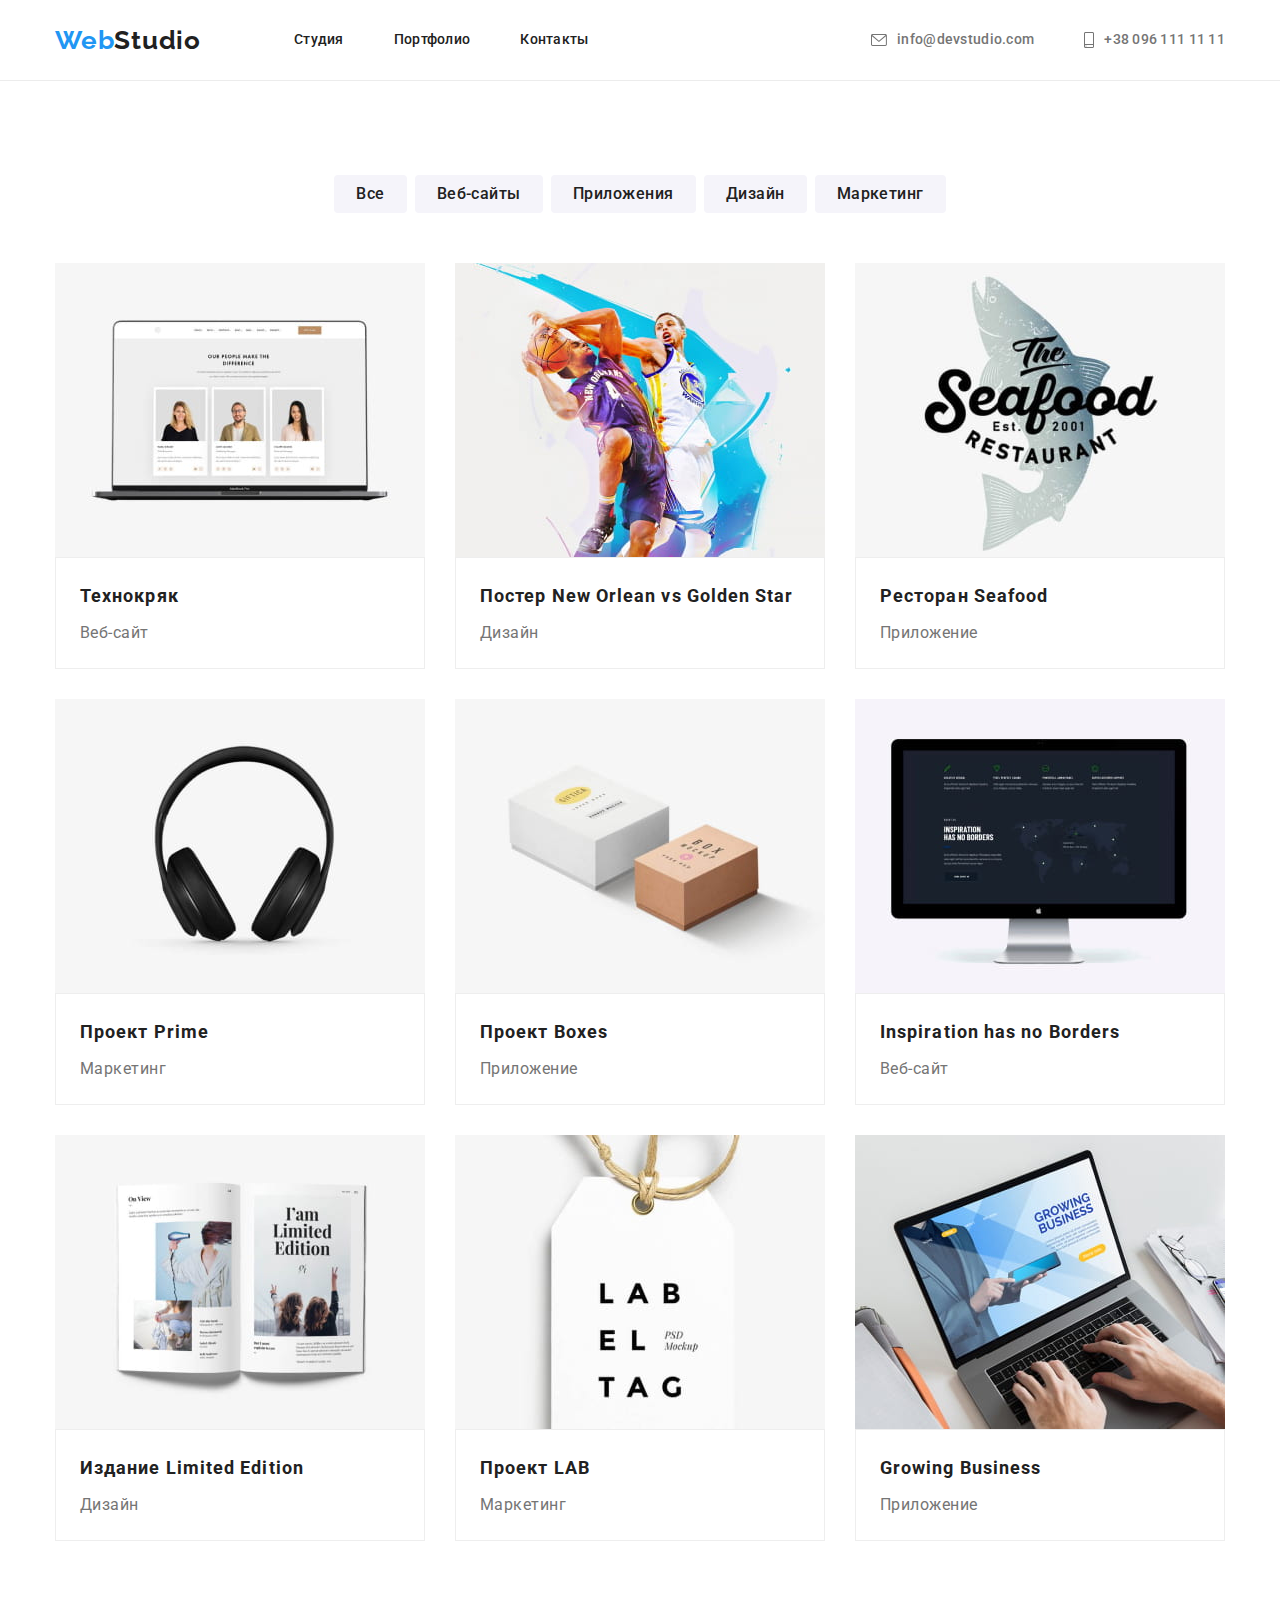
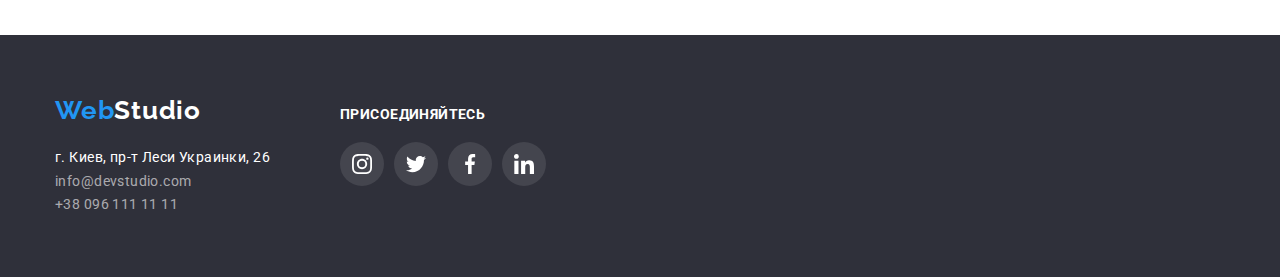
==== portfolio.html @ f6d00a5d "create a new repository" ====
<!DOCTYPE html>
<html lang="ru">
<head>
    <meta charset="UTF-8">
    <meta http-equiv="X-UA-Compatible" content="IE=edge">
    <meta name="viewport" content="width=device-width, initial-scale=1.0">
    <title>Portfolio</title>
    <link rel="preconnect" href="https://fonts.gstatic.com" crossorigin> 
    <link href="https://fonts.googleapis.com/css2?family=Raleway:wght@700&family=Roboto:wght@400;500;700;900&display=swap" rel="stylesheet">
    <link rel="stylesheet" href="https://cdnjs.cloudflare.com/ajax/libs/modern-normalize/1.0.0/modern-normalize.min.css"/>
    <link rel="stylesheet" href="./css/style.css">
</head>
<body>
    <header class="header">
        <div class="container header-container portfolio-header">
        <a class="logo link" href="./index.html"><span class="logo-primary">Web</span>Studio</a>
        <nav class="nav">
            <ul class="nav-list list">
                <li class="nav-item">
                    <a class="nav-link link" href="./index.html">Студия</a>
                </li>
                <li class="nav-item">
                    <a class="nav-link link" href="./portfolio.html">Портфолио</a>
                </li>
                <li class="nav-item">
                    <a class="nav-link link" href="">Контакты</a>
                </li>
            </ul>
        </nav>
        <ul class="header-contact list">
            <li class="contact-container">
                <a class="contact-link link" href="mailto:info@devstudio.com">
                    <svg class="contact-icon" width="16px" height="12px">
                        <use href="./images/icons.svg#icon-Envelope"></use>
                    </svg>
                    info@devstudio.com
                </a>
            </li>
            <li class="contact-container">
                <a class="contact-link link" href="tel:+380961111111">
                    <svg class="contact-icon" width="10px" height="16px">
                        <use href="./images/icons.svg#icon-Smartphone"></use>
                    </svg>
                    +38 096 111 11 11
                </a>
            </li>
        </ul>
        </div>
    </header>
    <main>
        <section class="section wrapper" >
            <div class="container">
            <h1 class="main-title">Портфолио</h1>
            <ul class="list pagination">
                <li class="paganation-item"><button class="pagination-btn" type="button">Все</button></li>
                <li class="paganation-item"><button class="pagination-btn" type="button">Веб-сайты</button></li>
                <li class="paganation-item"><button class="pagination-btn" type="button">Приложения</button></li>
                <li class="paganation-item"><button class="pagination-btn" type="button">Дизайн</button></li>
                <li class="paganation-item"><button class="pagination-btn" type="button">Маркетинг</button></li>
            </ul>
            <ul class="list project-list">
                <li class="project-item">
                    <a class="project-item-link">
                        <img class="project-img" src="./images/technok.jpg" alt="Ноутбук"  width="370" height="294"/>
                        <div class="project-details">
                            <h2 class="project-name">Технокряк</h2>
                            <p class="project-category" href="">Веб-сайт</p>
                        </div>
                    </a>                       
                </li>
                <li class="project-item">
                    <a class="project-item-link">
                        <img class="project-img" src="./images/neworlean.jpg" alt="Баскетболисты"  width="370" height="294"/>
                        <div class="project-details">
                            <h2 class="project-name">Постер New Orlean vs Golden Star</h2>
                            <p  class="project-category" href="">Дизайн</p>
                        </div>  
                    </a>                      
                </li>
                <li class="project-item">
                    <a class="project-item-link">
                        <img class="project-img" src="./images/seafood.jpg" alt="Логотип компании"  width="370" height="294"/>
                        <div class="project-details">
                            <h2 class="project-name">Ресторан Seafood</h2>
                             <p  class="project-category" href="">Приложение</p>
                        </div> 
                    </a>
                </li>
                <li class="project-item">
                    <a class="project-item-link">
                        <img class="project-img" src="./images/prime.jpg" alt="Наушники"  width="370" height="294"/>
                        <div class="project-details">
                            <h2 class="project-name">Проект Prime</h2>
                            <p class="project-category" href="">Маркетинг</p>
                        </div> 
                    </a>                      
                </li>
                <li class="project-item">
                    <a class="project-item-link">
                        <img class="project-img" src="./images/boxes.jpg" alt="Коробки"  width="370" height="294"/>
                        <div class="project-details">
                            <h2 class="project-name">Проект Boxes</h2>
                            <p class="project-category" href="">Приложение</p>
                        </div>
                    </a>                     
                </li>
                <li class="project-item">
                    <a class="project-item-link">
                        <img class="project-img" src="./images/inspiration.jpg" alt="Монитор компьютера"  width="370" height="294"/>
                        <div class="project-details">
                             <h2 class="project-name">Inspiration has no Borders</h2>
                             <p class="project-category" href="">Веб-сайт</p>     
                        </div>
                    </a>    
                </li>
                <li class="project-item">
                    <a class="project-item-link">
                        <img class="project-img" src="./images/limitededition.jpg" alt="Журнал"  width="370" height="294"/>
                        <div class="project-details">
                            <h2 class="project-name">Издание Limited Edition</h2>
                            <p class="project-category" href="">Дизайн</p>
                        </div>
                    </a>                      
                </li>
                <li class="project-item">
                    <a class="project-item-link">
                        <img class="project-img" src="./images/lab.jpg" alt="Бирка с логотипом компании"  width="370" height="294"/>
                        <div class="project-details">
                            <h2 class="project-name">Проект LAB</h2>
                            <p class="project-category" href="">Маркетинг</p>
                        </div> 
                    </a>                      
                </li>
                <li class="project-item">
                    <a class="project-item-link">
                        <img class="project-img" src="./images/growing.jpg" alt="Ноутбук"  width="370" height="294"/>
                        <div class="project-details">
                            <h2 class="project-name">Growing Business</h2>
                            <p class="project-category" href="">Приложение</p>
                        </div>
                    </a>   
                </li>
            </ul>
            </div>
        </section>
    </main>
    <footer class="section footer">
        <div class="container footer-container">
        <div class="footer-wrapper">
        <a class="footer-logo link" href="./index.html">Web<span class="logo-secondary">Studio</span></a>
        <address class="address">
            <ul class="adress-list list">
                <li><a class="link map" href="https://goo.gl/maps/4AAbKkRMMYhUrbmD7" target="_blank">г. Киев, пр-т Леси Украинки, 26</a></li>
                <li><a class="link mail" href="mailto:info@devstudio.com">info@devstudio.com</a></li>
                <li><a class="link phone" href="tel:+380961111111">+38 096 111 11 11</a></li>
            </ul>
        </div>
        </address>
        <div class="join-us-wrapper">
            <p class="join-us">присоединяйтесь</p>
            <ul class="social-media-list list">
                <li class="social-media-item">
                    <a class="social-media-link" href="">
                        <svg aria-label="Instagram" class="Instagram-link" width="20px" height="
                        20px">
                            <use href="./images/icons.svg#icon-Instagram"></use>
                        </svg>
                    </a>
                </li>
                <li class="social-media-item">
                    <a class="social-media-link" href="">
                        <svg aria-label="Twitter" class="Twitter-link" width="20px" height="
                        20px">
                            <use href="./images/icons.svg#icon-Twitter"></use>
                        </svg>
                    </a>
                </li>
                <li class="social-media-item">
                    <a class="social-media-link" href="">
                        <svg aria-label="Facebook" class="Facebook-link" width="20px" height="
                        20px">
                            <use href="./images/icons.svg#icon-Facebook"></use>
                        </svg>
                    </a>
                </li>
                <li class="social-media-item">
                    <a class="social-media-link" href="">
                        <svg aria-label="Linkedin" class="Linkedin-link" width="20px" height="
                        20px">
                            <use href="./images/icons.svg#icon-Linkedin"></use>
                        </svg>
                    </a>
                </li>
            </ul>  
        </div>               
        </div>
       </footer>
</body>
</html>
---- css/style.css ----
:root{
     --main-font: "Roboto", sans-serif;
--secondary-font: "Raleway", sans-serif;


--bg-header:#FFFFFF;
--main-txt-mode-light: #212121;
--primary-txt-mode-light: #757575;
--secondary-txt-mode-light: #2196F3;


--bg-mode-dark:#2F303A;
--bg-button: #2196F3;
--main-txt-mode-dark:#FFFFFF;
--primary-txt-mode-dark:rgba(255, 255, 255, 0.6);
--secondary-txt-mode-dark: #2196F3;

--icon-main-color:#AFB1B8;
--icon-hover-color: #FFFFFF;
--bg-icon-hover-color:#2196F3;

}

body{
   font-family: var(--main-font);
}

h1, h2, h3, p {
    margin-top: 0;
    margin-bottom: 0;
}

.header{
    background-color: var(--bg-header);
    border-bottom: 1px solid #ECECEC;
    ;
}

.container{
    width: 1200px;
    padding-left: 15px;
    padding-right: 15px;
    margin-left: auto;
    margin-right: auto;
}


.header-container{
    display: flex;
    align-items: center;
}


.list{
    padding-left: 0;
    margin-top: 0;
    margin-bottom: 0;
    list-style: none;
   
}
.logo{
    margin-right: 93px;
}

.link{
    text-decoration: none;
}
.logo,
.footer-logo{
    font-family: var(--secondary-font);
    font-weight: 700;
    font-size: 26px;
    line-height: 1.19;
    /* identical to box height */
    letter-spacing: 0.03em;

    color: var(--main-txt-mode-light);
    
}
.logo-primary{
    color: var(--secondary-txt-mode-light);

}
.nav-list{
    display: flex;
    align-items: center;
}

.nav-item{
    margin-right: 50px;
}

.nav-item:last-child{
    margin-right: 0;
}

.nav-link,
.contact-link{
    display: block;
    padding: 32px 0;
    font-weight: 500;
    font-size: 14px;
    line-height: 1.14;
    letter-spacing: 0.02em;
    color: var(--main-txt-mode-light);    
}

.header-contact{
    display: flex;
    align-items: center;
    margin-left: auto;
}

.contact-container{
    margin-right: 50px;
}

.contact-container:last-child{
    margin-right: 0;
}

.contact-link{
    display: flex;
    align-items: center;
    color: var(--primary-txt-mode-light);
}

.contact-link:hover,
.clients-link:focus{
    color: var(--bg-icon-hover-color);
}

.contact-icon{
    fill: currentColor;
    margin-right: 10px;

}


.nav-link:hover,
.nav-link:focus,
.contact-link:hover,
.contact-link:focus{
    color: var(--secondary-txt-mode-light);
}

.hero{
    background-color: var(--bg-mode-dark);
    padding-bottom: 200px;
    padding-top: 200px;
}

.overlay{
    height: 600px;
    max-width: 1600px;
    margin-left: auto;
    margin-right: auto;
    background-image: linear-gradient(to right, rgba(47, 48, 58, 0.4), rgba(47, 48, 58, 0.4)), url('../images/hero-bg.jpg');
    background-size: cover;
    background-position: center;
    background-repeat: no-repeat;
}

.hero-title{
    margin-right: auto;
    margin-left: auto;
    margin-bottom: 30px;
    
    font-weight: 900;
    font-size: 44px;
    line-height: 1.36;
    text-align: center;
    letter-spacing: 0.06em;
    text-transform: uppercase;
    color: var(--main-txt-mode-dark);
}

.hero-btn{
    display: block;
    margin-right: auto;
    margin-left: auto;
    padding-top: 10px;
    padding-left: 32px;
    padding-right: 32px;
    padding-bottom: 10px;
    

    font-family: inherit;
    font-weight: 700;
    font-size: 16px;
    line-height: 1.87;
    align-items: center;
    text-align: center;
    letter-spacing: 0.06em;

    color: var(--main-txt-mode-dark);
    background-color: var(--bg-button);
    box-shadow: 0px 4px 4px rgba(0, 0, 0, 0.15);
    border-radius: 4px;

    cursor: pointer;
}

.hero-btn:hover,
.hero-btn:focus{
    color: var(--main-txt-mode-dark);
    background-color: var(--bg-button);
} 

.section{
    padding: 94px 0;
}

.contact-icon-Envelope{
    display: inline-flex;
    align-items: center;
    content: "";
    width: 16px;
    height: 12px;
    margin-right: 10px;
    

}


.features-list{
    display: flex;
    justify-content: space-between;
}

.features-title,
.main-title{
    position: absolute;
    width: 1px;
    height: 1px;
    margin: -1px;
    border: 0;
    padding: 0;
    white-space: nowrap;
    clip-path: inset(100%);
    clip: rect(0 0 0 0);
    overflow: hidden;
}
.features-subtitle{
    margin-bottom: 10px;
    font-weight: 700;
    font-size: 14px;
    line-height: 1.14;
    letter-spacing: 0.03em;
    text-transform: uppercase;

    color: var(--main-txt-mode-light);
}

.features-item{
    margin-right: 30px;
}

.features-item:last-child{
    margin-right: 0;
}

/* .features-item::before{
    content: "";
    display: block;
    height: 120px;
    background-color: #F5F4FA;
    margin-bottom: 30px;
} */

.features-icon{
    width: 270px;
    height: 120px;
    background-color: #F5F4FA;
    border-radius: 4px;

    margin-bottom: 30px;
    display: inline-flex;
    justify-content: center;
    align-items: center;
   
}


.features-descr,
.map,
.mail,
.phone{
    font-size: 14px;
    line-height: 1.71;
    /* or 171% */
    letter-spacing: 0.03em;

    color: var(--primary-txt-mode-light);
}

.about-title,
.team-title,
.clients-title{
    font-weight: 700;
    font-size: 36px;
    line-height: 1.16;
    text-align: center;
    letter-spacing: 0.03em;

    color: var(--main-txt-mode-light);
}

.about{
    padding-top: 0;
}

.about-title{
    margin-bottom: 50px;

}

.about-list{
    display: flex;
    justify-content: space-between;
}

.about-item{
    margin-right: 30px;
}

.img{
    display: block;
    width: 100%;
    height: auto;
}

.about-item:last-child{
    margin-right: 0;
}

.team{
    background-color: #F5F4FA;

}

.team-title{
    margin-bottom: 50px;
}

.team-list{
    display: flex;
}

.team-item{
    margin-right: 30px;
    background-color: #FFFFFF;
    box-shadow: 0px 1px 3px rgba(0, 0, 0, 0.12), 0px 1px 1px rgba(0, 0, 0, 0.14), 0px 2px 1px rgba(0, 0, 0, 0.2);
    border-radius: 0px 0px 4px 4px;
}

.team-item:last-child{
    margin-right: 0;
}

.team-details{
    padding-top: 30px;
    padding-bottom: 30px;
}

.team-name{
    margin-bottom: 10px;
    font-weight: 500;
    font-size: 16px;
    line-height: 1.18;
    letter-spacing: 0.03em;
    text-align: center;

    color: var(--main-txt-mode-light);
}

.team-info{
    font-size: 16px;
    line-height: 19px;
    /* identical to box height */
    text-align: center;
    letter-spacing: 0.03em;
    
    margin-bottom: 30px;

    color: var(--primary-txt-mode-light);

}



.team-icon{
    display: flex;
    justify-content: center;
    
}

.team-link{
    width: 44px;
    height: 44px;

    margin-right: 10px;
    
}

.team-link:last-child{
    margin-right: 0;
}


.team-link-icon{
    width: 100%;
    height: 100%;

    display: flex;
    justify-content: center;
    align-items: center;
    color: var(--icon-main-color);
   
}

.team-link-icon:hover,
.team-link-icon:focus{
    background-color: var(--bg-icon-hover-color);
    color: var(--main-txt-mode-dark);
    border-radius: 50%;
}

.social-icons{
    fill: currentColor;
}  


.clients-title{
    margin-bottom: 50px;

}

.clients-list{
    display: flex;
    justify-content: center;

}

.clients-item{
    margin-right: 30px;
}

.clients-item:last-child{
    margin-right: 0;
}

.clients-link{
    display: flex;
    justify-content: center;
    align-items: center;

    width: 170px;
    height: 92px;
    border: 1px solid var(--icon-main-color);
    box-sizing: border-box;
    border-radius: 4px;
    fill: var(--icon-main-color)
    
}

.clients-link:hover,
.clients-link:focus{
    fill: var(--bg-icon-hover-color);
    border-color: var(--bg-icon-hover-color);
}



.footer{
    padding-top: 60px;
    padding-bottom: 60px;

    background-color: var(--bg-mode-dark);
}

.footer-container{
    align-items: baseline;
}


.address{
    font-style: normal;
}
.adress-item{
    margin-bottom: 10px;
}

.adress-item:last-child{
    margin: 0;
}


.footer-logo{
    display: block;
    margin-bottom: 20px;

    color: var(--secondary-txt-mode-dark);
}
.logo-secondary{
    color: var(--main-txt-mode-dark);
}
.map{
    color: var(--main-txt-mode-dark);
}
.mail,
.phone{
 color: var(--primary-txt-mode-dark);
 
}

.map:hover,
.map:focus,
.mail:hover,
.mail:focus,
.phone:hover,
.phone:focus{
    color: var(--secondary-txt-mode-dark);
}

.pagination{
    display: flex;
    justify-content: center;
    margin-bottom: 50px;
}
.paganation-item{
    margin-right: 8px;
}


.paganation-item:last-child{
    margin-right: 0;
}


.pagination-btn{
padding-left: 22px;
padding-top: 6px;
padding-right: 22px;
padding-bottom: 6px;


border: transparent;
border-radius: 4px;
font-weight: 500;
font-size: 16px;
line-height: 1.62;
text-align: center;
letter-spacing: 0.03em;

color: var(--main-txt-mode-light);
background-color: #F5F4FA;
cursor: pointer;
}


.pagination-btn:hover,
.pagination-btn:focus{
    color: var(--main-txt-mode-dark);
    background-color: var(--bg-button);
    box-shadow: 0px 3px 1px rgba(0, 0, 0, 0.1), 0px 1px 2px rgba(0, 0, 0, 0.08), 0px 2px 2px rgba(0, 0, 0, 0.12);
}

.project-list{
    display: flex;
    flex-wrap: wrap;
}

.project-item{
    margin-right: 30px;
    margin-bottom: 30px;
   
}

.project-item:nth-child(3n){
    margin-right: 0;
}

.project-item:nth-last-child(-n+3){
    margin-bottom: 0;
}

.project-item-link{
    display: block;
}

.project-item-link:hover,
.project-item-link:focus{
    box-shadow: 0px 1px 1px rgba(0, 0, 0, 0.12), 0px 4px 4px rgba(0, 0, 0, 0.06), 1px 4px 6px rgba(0, 0, 0, 0.16);
}

.project-img{
    display: block;
}

.project-details{
    padding-left: 24px;
    padding-right: 24px;
    padding-top: 20px;
    padding-bottom: 20px;

    background: #FFFFFF;
    border: 1px solid #EEEEEE; 
}

.project-name{
    margin-bottom: 4px;
    font-weight: 700;
    font-size: 18px;
    line-height: 2;
    letter-spacing: 0.06em;
    color: var(--main-txt-mode-light);
}

.project-category{
    line-height: 1.87;
    letter-spacing: 0.03em;
    color: var(--primary-txt-mode-light);
}

.project-category:hover,
.project-category:focus{
    color: var(--primary-txt-mode-light);
}

.footer-container{
    display: flex;
}

.footer-wrapper{
    margin-right: 70px;
}


.join-us{
    font-size: 14px;
    line-height: 16px;
    font-weight: 700;
    letter-spacing: 0.03em;
    text-transform: uppercase;
    color: var(--main-txt-mode-dark);

    margin-bottom: 20px; 

}
.social-media-list{
    display: flex;
    
}

.social-media-item{
    width: 44px;
    height: 44px;

    margin-right: 10px;
}

.social-media-item:last-child{
    margin-right: 0;
}


.social-media-link{
    width: 100%;
    height: 100%;
    display: flex;
    justify-content: center;
    align-items: center;

    fill: var(--main-txt-mode-dark);
    background-color: rgba(255, 255, 255, 0.1);
    border-radius: 50%;
}

.social-media-link:hover,
.social-media-link:focus{
    background-color: var(--bg-icon-hover-color);
}
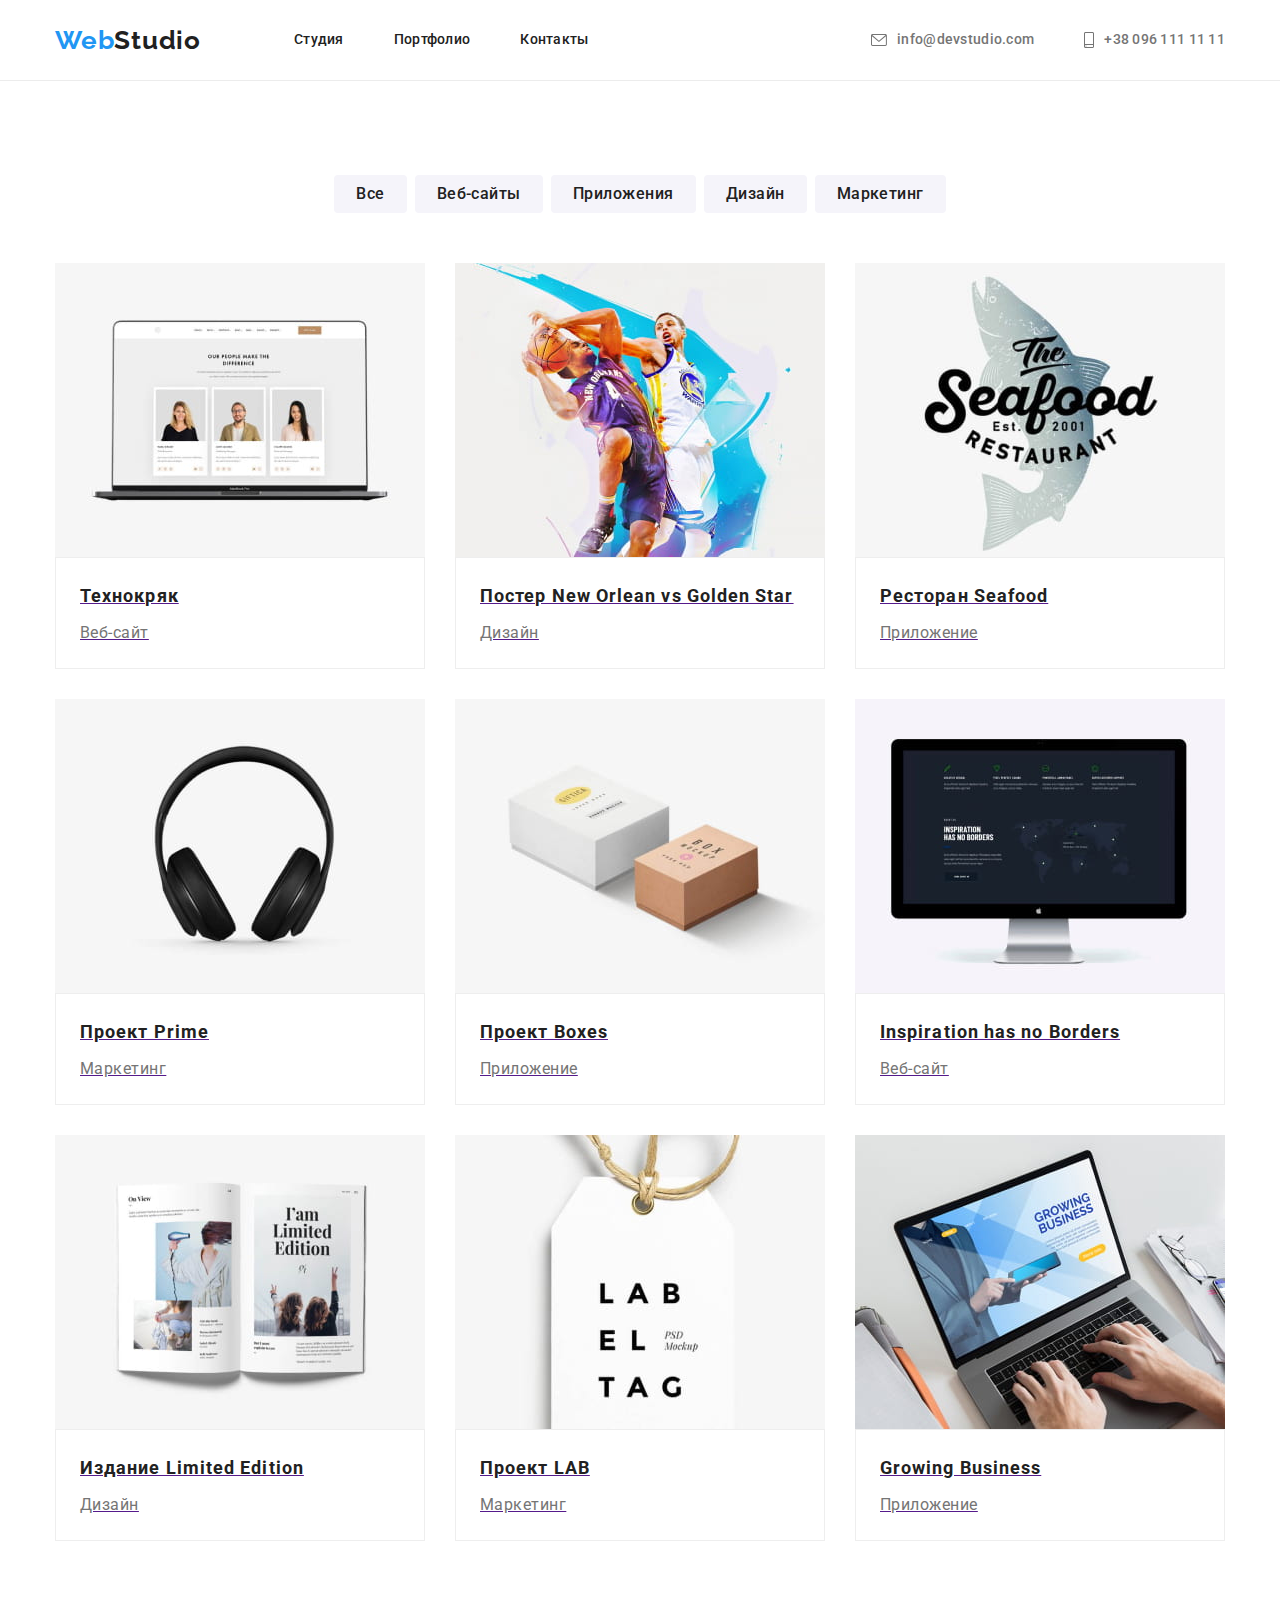
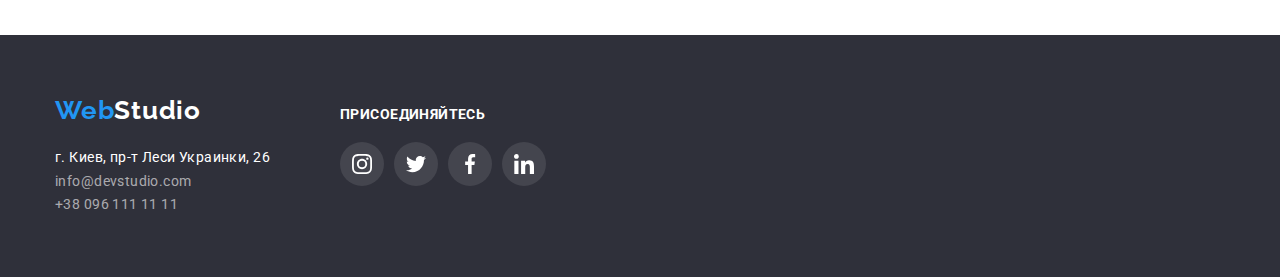
==== commit 0d577b3d: "added transition" ====
--- a/portfolio.html
+++ b/portfolio.html
@@ -60,8 +60,9 @@
             </ul>
             <ul class="list project-list">
                 <li class="project-item">
-                    <a class="project-item-link">
+                    <a class="project-item-link" href="">
                         <img class="project-img" src="./images/technok.jpg" alt="Ноутбук"  width="370" height="294"/>
+                        <p class="project-description">Ресурс предлагает комплексные предложения с разным уровнем функционала и сервисов. Все это позволит посетителю получить исчерпывающие сведения о компании или частном лице.</p>
                         <div class="project-details">
                             <h2 class="project-name">Технокряк</h2>
                             <p class="project-category" href="">Веб-сайт</p>
@@ -69,7 +70,7 @@
                     </a>                       
                 </li>
                 <li class="project-item">
-                    <a class="project-item-link">
+                    <a class="project-item-link" href="">
                         <img class="project-img" src="./images/neworlean.jpg" alt="Баскетболисты"  width="370" height="294"/>
                         <div class="project-details">
                             <h2 class="project-name">Постер New Orlean vs Golden Star</h2>
@@ -78,7 +79,7 @@
                     </a>                      
                 </li>
                 <li class="project-item">
-                    <a class="project-item-link">
+                    <a class="project-item-link" href="">
                         <img class="project-img" src="./images/seafood.jpg" alt="Логотип компании"  width="370" height="294"/>
                         <div class="project-details">
                             <h2 class="project-name">Ресторан Seafood</h2>
@@ -87,7 +88,7 @@
                     </a>
                 </li>
                 <li class="project-item">
-                    <a class="project-item-link">
+                    <a class="project-item-link" href="">
                         <img class="project-img" src="./images/prime.jpg" alt="Наушники"  width="370" height="294"/>
                         <div class="project-details">
                             <h2 class="project-name">Проект Prime</h2>
@@ -96,7 +97,7 @@
                     </a>                      
                 </li>
                 <li class="project-item">
-                    <a class="project-item-link">
+                    <a class="project-item-link" href="">
                         <img class="project-img" src="./images/boxes.jpg" alt="Коробки"  width="370" height="294"/>
                         <div class="project-details">
                             <h2 class="project-name">Проект Boxes</h2>
@@ -105,7 +106,7 @@
                     </a>                     
                 </li>
                 <li class="project-item">
-                    <a class="project-item-link">
+                    <a class="project-item-link" href="">
                         <img class="project-img" src="./images/inspiration.jpg" alt="Монитор компьютера"  width="370" height="294"/>
                         <div class="project-details">
                              <h2 class="project-name">Inspiration has no Borders</h2>
@@ -114,7 +115,7 @@
                     </a>    
                 </li>
                 <li class="project-item">
-                    <a class="project-item-link">
+                    <a class="project-item-link" href="">
                         <img class="project-img" src="./images/limitededition.jpg" alt="Журнал"  width="370" height="294"/>
                         <div class="project-details">
                             <h2 class="project-name">Издание Limited Edition</h2>
@@ -123,7 +124,7 @@
                     </a>                      
                 </li>
                 <li class="project-item">
-                    <a class="project-item-link">
+                    <a class="project-item-link" href="">
                         <img class="project-img" src="./images/lab.jpg" alt="Бирка с логотипом компании"  width="370" height="294"/>
                         <div class="project-details">
                             <h2 class="project-name">Проект LAB</h2>
@@ -132,7 +133,7 @@
                     </a>                      
                 </li>
                 <li class="project-item">
-                    <a class="project-item-link">
+                    <a class="project-item-link" href="">
                         <img class="project-img" src="./images/growing.jpg" alt="Ноутбук"  width="370" height="294"/>
                         <div class="project-details">
                             <h2 class="project-name">Growing Business</h2>
--- a/css/style.css
+++ b/css/style.css
@@ -105,6 +105,10 @@
     line-height: 1.14;
     letter-spacing: 0.02em;
     color: var(--main-txt-mode-light);    
+
+    transition-property: color;
+    transition-duration: 250ms;
+    transition-timing-function: cubic-bezier(0.4, 0, 0.2, 1);
 }
 
 .header-contact{
@@ -127,10 +131,6 @@
     color: var(--primary-txt-mode-light);
 }
 
-.contact-link:hover,
-.clients-link:focus{
-    color: var(--bg-icon-hover-color);
-}
 
 .contact-icon{
     fill: currentColor;
@@ -138,12 +138,36 @@
 
 }
 
+.nav-link{
+    position: relative;
+}
 
 .nav-link:hover,
 .nav-link:focus,
 .contact-link:hover,
 .contact-link:focus{
     color: var(--secondary-txt-mode-light);
+}
+
+.nav-link::after{
+    content: ' ';
+    display: block;
+
+    position: absolute;
+    bottom: 0;
+
+     width: 100%;
+     height: 2px;
+     background-color: var(--bg-icon-hover-color);
+     border-radius: 2px;
+
+     transform-origin: top left;
+     transform: scaleX(0);
+     transition: transform 250ms cubic-bezier(0.4, 0, 0.2, 1);
+}
+
+.nav-link:hover::after{
+    transform: scaleX(1);
 }
 
 .hero{
@@ -296,6 +320,7 @@
     color: var(--primary-txt-mode-light);
 }
 
+
 .about-title,
 .team-title,
 .clients-title{
@@ -322,19 +347,57 @@
     justify-content: space-between;
 }
 
+.about-item-wrapper{
+    position: relative;
+}
+
 .about-item{
     margin-right: 30px;
+     position: relative;
+   
+}
+
+.about-item:last-child{
+    margin-right: 0;
+}
+
+.about-wrapper{
+    position: relative;
 }
 
 .img{
+   
     display: block;
     width: 100%;
     height: auto;
 }
 
-.about-item:last-child{
-    margin-right: 0;
-}
+
+.about-descriotion{
+    position: absolute;
+    left: 0;
+    bottom: 0;
+
+    width: 100%;
+    height: 70px;
+    
+    display: flex;
+    align-items: center;
+    justify-content: center;
+
+    color: var(--main-txt-mode-dark);
+    background-color: rgba(47, 48, 58, 0.8);
+
+    font-size: 14px;
+    line-height: 16px;
+    text-align: center;
+    letter-spacing: 0.03em;
+    text-transform: uppercase;
+    font-weight: 700;
+    
+   
+}
+
 
 .team{
     background-color: #F5F4FA;
@@ -390,7 +453,6 @@
 }
 
 
-
 .team-icon{
     display: flex;
     justify-content: center;
@@ -418,6 +480,11 @@
     justify-content: center;
     align-items: center;
     color: var(--icon-main-color);
+    background-color: var(--main-txt-mode-dark);
+    border-radius: 50%;
+
+    transition: color, background-color 250ms cubic-bezier(0.4, 0, 0.2, 1);
+
    
 }
 
@@ -462,8 +529,11 @@
     border: 1px solid var(--icon-main-color);
     box-sizing: border-box;
     border-radius: 4px;
-    fill: var(--icon-main-color)
-    
+    fill: var(--icon-main-color);
+
+    transition-property: fill, border-color 250ms cubic-bezier(0.4, 0, 0.2, 1);
+
+
 }
 
 .clients-link:hover,
@@ -541,23 +611,26 @@
 
 
 .pagination-btn{
-padding-left: 22px;
-padding-top: 6px;
-padding-right: 22px;
-padding-bottom: 6px;
-
-
-border: transparent;
-border-radius: 4px;
-font-weight: 500;
-font-size: 16px;
-line-height: 1.62;
-text-align: center;
-letter-spacing: 0.03em;
-
-color: var(--main-txt-mode-light);
-background-color: #F5F4FA;
-cursor: pointer;
+    padding-left: 22px;
+    padding-top: 6px;
+    padding-right: 22px;
+    padding-bottom: 6px;
+
+
+    border: transparent;
+    border-radius: 4px;
+    font-weight: 500;
+    font-size: 16px;
+    line-height: 1.62;
+    text-align: center;
+    letter-spacing: 0.03em;
+
+    color: var(--main-txt-mode-light);
+    background-color: #F5F4FA;
+    cursor: pointer;
+
+    transition: color, background-color, box-shadow 250ms cubic-bezier(0.4, 0, 0.2, 1);
+
 }
 
 
@@ -576,7 +649,8 @@
 .project-item{
     margin-right: 30px;
     margin-bottom: 30px;
-   
+    
+    
 }
 
 .project-item:nth-child(3n){
@@ -589,16 +663,72 @@
 
 .project-item-link{
     display: block;
-}
+    position: relative;
+
+   
+
+    transition: color, background-color, box-shadow  250ms cubic-bezier(0.4, 0, 0.2, 1) ;
+}
+
 
 .project-item-link:hover,
 .project-item-link:focus{
     box-shadow: 0px 1px 1px rgba(0, 0, 0, 0.12), 0px 4px 4px rgba(0, 0, 0, 0.06), 1px 4px 6px rgba(0, 0, 0, 0.16);
+
+}
+
+.project-item-link::before{
+    display: block;
+    content: ' ';
+    width: 100%;
+    height: 294px;
+
+    background-color: rgba(33, 150, 243, 0.9);
+    position: absolute;
+    bottom: 110px;
+    
+    opacity: 0;
+    
+    transform: translateY(100%);
+    transition: transform 250ms cubic-bezier(0.4, 0, 0.2, 1);
+
+    
+}
+
+.project-item-link:hover::before{
+    opacity: 1;
+
+    transform: translateY(0);
 }
 
 .project-img{
     display: block;
-}
+    
+}
+
+.project-description{
+    position: absolute;
+    top: 63px;
+    right: 24px;
+
+    width: 322px;
+    height: 168px;
+
+    font-weight: 400;
+    font-size: 18px;
+    line-height: 28px;
+    letter-spacing: 0.03em;
+    color: var(--main-txt-mode-dark);
+
+    opacity: 0;
+
+}
+
+.project-description:hover{
+    opacity: 1;
+}
+
+
 
 .project-details{
     padding-left: 24px;
@@ -608,7 +738,10 @@
 
     background: #FFFFFF;
     border: 1px solid #EEEEEE; 
-}
+    
+}
+
+
 
 .project-name{
     margin-bottom: 4px;
@@ -617,6 +750,7 @@
     line-height: 2;
     letter-spacing: 0.06em;
     color: var(--main-txt-mode-light);
+
 }
 
 .project-category{
@@ -677,9 +811,57 @@
     fill: var(--main-txt-mode-dark);
     background-color: rgba(255, 255, 255, 0.1);
     border-radius: 50%;
+
+    transition-property: background-color;
+    transition-duration: 250ms;
+    transition-timing-function: cubic-bezier(0.4, 0, 0.2, 1);
 }
 
 .social-media-link:hover,
 .social-media-link:focus{
     background-color: var(--bg-icon-hover-color);
+}
+
+
+.backdrop{
+    position: fixed;
+    top:0;
+    left: 0;
+    width: 100%;
+    height: 100%;
+
+    background-color: rgba(0, 0, 0, 0.2)
+}
+
+.backdrop.is-hidden{
+    opacity: 0;
+    pointer-events: none;       
+}
+
+
+
+.modal{
+    position: absolute;
+    top:50%;
+    left: 50%;
+    transform: translate(-50%, -50%);
+    
+
+    height: 581px;
+    width: 528px;
+    background-color: #FFFFFF;
+
+    box-shadow: 0px 1px 3px rgba(0, 0, 0, 0.12), 0px 1px 1px rgba(0, 0, 0, 0.14), 0px 2px 1px rgba(0, 0, 0, 0.2);
+    border-radius: 4px;
+
+    
+}
+
+.modal-btn{
+    position: absolute;
+    top: 8px;
+    right: 8px;
+
+    cursor: pointer;
+    
 }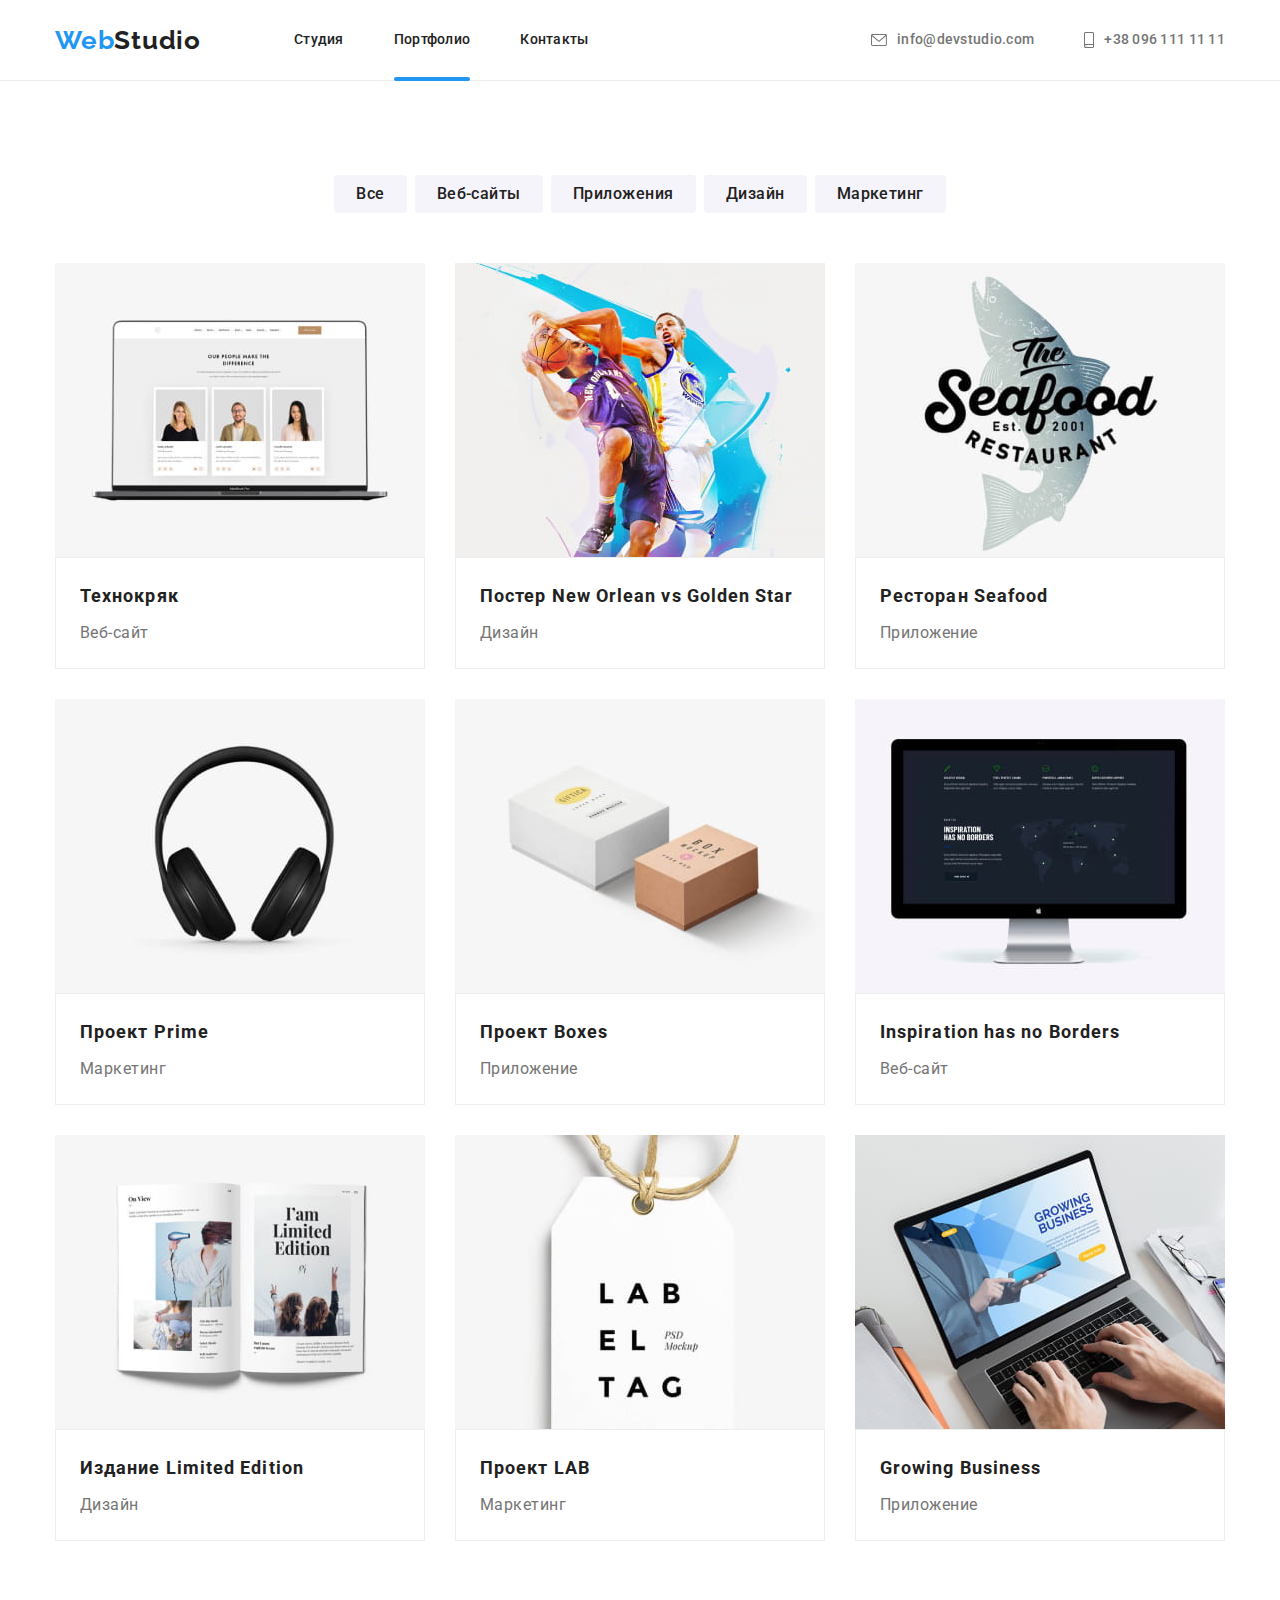
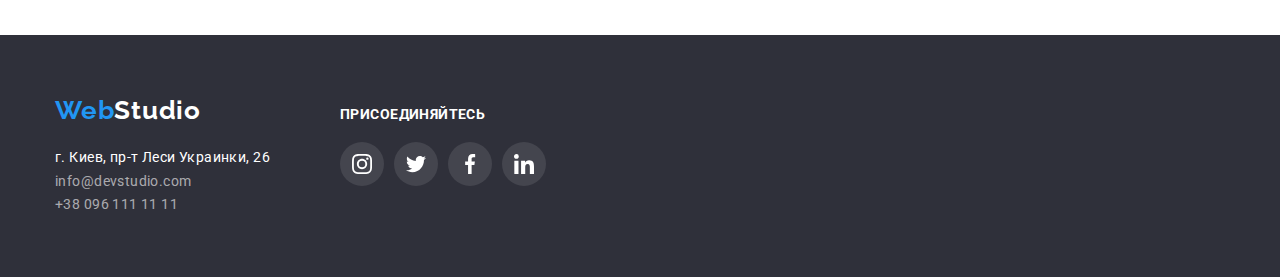
==== commit 2eb038da: "added js and fixex animations" ====
--- a/portfolio.html
+++ b/portfolio.html
@@ -20,7 +20,7 @@
                     <a class="nav-link link" href="./index.html">Студия</a>
                 </li>
                 <li class="nav-item">
-                    <a class="nav-link link" href="./portfolio.html">Портфолио</a>
+                    <a class="nav-link link active" href="./portfolio.html">Портфолио</a>
                 </li>
                 <li class="nav-item">
                     <a class="nav-link link" href="">Контакты</a>
@@ -61,53 +61,66 @@
             <ul class="list project-list">
                 <li class="project-item">
                     <a class="project-item-link" href="">
+                    <div class="project-wrapper">
                         <img class="project-img" src="./images/technok.jpg" alt="Ноутбук"  width="370" height="294"/>
-                        <p class="project-description">Ресурс предлагает комплексные предложения с разным уровнем функционала и сервисов. Все это позволит посетителю получить исчерпывающие сведения о компании или частном лице.</p>
+                         <div class="project-overlay">
+                            <p class="project-description">Ресурс предлагает комплексные предложения с разным уровнем функционала и сервисов. Все это позволит посетителю получить исчерпывающие сведения о компании или частном лице.</p>
+                        </div>
                         <div class="project-details">
                             <h2 class="project-name">Технокряк</h2>
                             <p class="project-category" href="">Веб-сайт</p>
                         </div>
+                    </div>
                     </a>                       
                 </li>
                 <li class="project-item">
                     <a class="project-item-link" href="">
                         <img class="project-img" src="./images/neworlean.jpg" alt="Баскетболисты"  width="370" height="294"/>
+                        <div class="project-overlay"></div>
                         <div class="project-details">
                             <h2 class="project-name">Постер New Orlean vs Golden Star</h2>
                             <p  class="project-category" href="">Дизайн</p>
-                        </div>  
+                        </div> 
+                    
                     </a>                      
                 </li>
                 <li class="project-item">
                     <a class="project-item-link" href="">
                         <img class="project-img" src="./images/seafood.jpg" alt="Логотип компании"  width="370" height="294"/>
+                        <div class="project-overlay"></div>
                         <div class="project-details">
                             <h2 class="project-name">Ресторан Seafood</h2>
                              <p  class="project-category" href="">Приложение</p>
                         </div> 
+                   
                     </a>
                 </li>
                 <li class="project-item">
                     <a class="project-item-link" href="">
                         <img class="project-img" src="./images/prime.jpg" alt="Наушники"  width="370" height="294"/>
+                        <div class="project-overlay"></div>
                         <div class="project-details">
                             <h2 class="project-name">Проект Prime</h2>
                             <p class="project-category" href="">Маркетинг</p>
                         </div> 
+                   
                     </a>                      
                 </li>
                 <li class="project-item">
                     <a class="project-item-link" href="">
                         <img class="project-img" src="./images/boxes.jpg" alt="Коробки"  width="370" height="294"/>
+                        <div class="project-overlay"></div>
                         <div class="project-details">
                             <h2 class="project-name">Проект Boxes</h2>
                             <p class="project-category" href="">Приложение</p>
                         </div>
+                   
                     </a>                     
                 </li>
                 <li class="project-item">
                     <a class="project-item-link" href="">
                         <img class="project-img" src="./images/inspiration.jpg" alt="Монитор компьютера"  width="370" height="294"/>
+                        <div class="project-overlay"></div>
                         <div class="project-details">
                              <h2 class="project-name">Inspiration has no Borders</h2>
                              <p class="project-category" href="">Веб-сайт</p>     
@@ -117,15 +130,18 @@
                 <li class="project-item">
                     <a class="project-item-link" href="">
                         <img class="project-img" src="./images/limitededition.jpg" alt="Журнал"  width="370" height="294"/>
+                        <div class="project-overlay"></div>
                         <div class="project-details">
                             <h2 class="project-name">Издание Limited Edition</h2>
                             <p class="project-category" href="">Дизайн</p>
                         </div>
+                    
                     </a>                      
                 </li>
                 <li class="project-item">
                     <a class="project-item-link" href="">
                         <img class="project-img" src="./images/lab.jpg" alt="Бирка с логотипом компании"  width="370" height="294"/>
+                        <div class="project-overlay"></div>
                         <div class="project-details">
                             <h2 class="project-name">Проект LAB</h2>
                             <p class="project-category" href="">Маркетинг</p>
@@ -135,6 +151,7 @@
                 <li class="project-item">
                     <a class="project-item-link" href="">
                         <img class="project-img" src="./images/growing.jpg" alt="Ноутбук"  width="370" height="294"/>
+                        <div class="project-overlay"></div>
                         <div class="project-details">
                             <h2 class="project-name">Growing Business</h2>
                             <p class="project-category" href="">Приложение</p>
--- a/css/style.css
+++ b/css/style.css
@@ -106,10 +106,11 @@
     letter-spacing: 0.02em;
     color: var(--main-txt-mode-light);    
 
-    transition-property: color;
-    transition-duration: 250ms;
-    transition-timing-function: cubic-bezier(0.4, 0, 0.2, 1);
-}
+    transition: color 250ms cubic-bezier(0.4, 0, 0.2, 1);
+
+}
+
+
 
 .header-contact{
     display: flex;
@@ -149,26 +150,23 @@
     color: var(--secondary-txt-mode-light);
 }
 
-.nav-link::after{
+.active::after{
     content: ' ';
     display: block;
 
     position: absolute;
-    bottom: 0;
-
-     width: 100%;
-     height: 2px;
-     background-color: var(--bg-icon-hover-color);
-     border-radius: 2px;
-
-     transform-origin: top left;
-     transform: scaleX(0);
-     transition: transform 250ms cubic-bezier(0.4, 0, 0.2, 1);
-}
-
-.nav-link:hover::after{
-    transform: scaleX(1);
-}
+    bottom: -1px;
+
+    
+    width: 100%;
+    height: 4px;
+    background-color: var(--bg-icon-hover-color);
+    border-radius: 2px;     
+}
+
+
+
+
 
 .hero{
     background-color: var(--bg-mode-dark);
@@ -286,13 +284,6 @@
     margin-right: 0;
 }
 
-/* .features-item::before{
-    content: "";
-    display: block;
-    height: 120px;
-    background-color: #F5F4FA;
-    margin-bottom: 30px;
-} */
 
 .features-icon{
     width: 270px;
@@ -483,7 +474,7 @@
     background-color: var(--main-txt-mode-dark);
     border-radius: 50%;
 
-    transition: color, background-color 250ms cubic-bezier(0.4, 0, 0.2, 1);
+    transition: color 250ms cubic-bezier(0.4, 0, 0.2, 1), background-color 250ms cubic-bezier(0.4, 0, 0.2, 1);
 
    
 }
@@ -531,7 +522,7 @@
     border-radius: 4px;
     fill: var(--icon-main-color);
 
-    transition-property: fill, border-color 250ms cubic-bezier(0.4, 0, 0.2, 1);
+    transition-property: fill 250ms cubic-bezier(0.4, 0, 0.2, 1), border-color 250ms cubic-bezier(0.4, 0, 0.2, 1);
 
 
 }
@@ -561,6 +552,8 @@
 }
 .adress-item{
     margin-bottom: 10px;
+
+    transition: color 250ms cubic-bezier(0.4, 0, 0.2, 1);
 }
 
 .adress-item:last-child{
@@ -629,7 +622,7 @@
     background-color: #F5F4FA;
     cursor: pointer;
 
-    transition: color, background-color, box-shadow 250ms cubic-bezier(0.4, 0, 0.2, 1);
+    transition: color 250ms cubic-bezier(0.4, 0, 0.2, 1) ,  background-color 250ms cubic-bezier(0.4, 0, 0.2, 1), box-shadow 250ms cubic-bezier(0.4, 0, 0.2, 1);
 
 }
 
@@ -644,7 +637,10 @@
 .project-list{
     display: flex;
     flex-wrap: wrap;
-}
+
+    
+}
+
 
 .project-item{
     margin-right: 30px;
@@ -653,6 +649,8 @@
     
 }
 
+
+
 .project-item:nth-child(3n){
     margin-right: 0;
 }
@@ -664,22 +662,27 @@
 .project-item-link{
     display: block;
     position: relative;
-
-   
-
-    transition: color, background-color, box-shadow  250ms cubic-bezier(0.4, 0, 0.2, 1) ;
-}
-
+    
+    text-decoration: none;
+    
+    transition: color 250ms cubic-bezier(0.4, 0, 0.2, 1), background-color 250ms cubic-bezier(0.4, 0, 0.2, 1), box-shadow  250ms cubic-bezier(0.4, 0, 0.2, 1) ;
+}
+
+.project-wrapper{
+    position: relative;
+    overflow: hidden;
+}
 
 .project-item-link:hover,
 .project-item-link:focus{
     box-shadow: 0px 1px 1px rgba(0, 0, 0, 0.12), 0px 4px 4px rgba(0, 0, 0, 0.06), 1px 4px 6px rgba(0, 0, 0, 0.16);
 
-}
-
-.project-item-link::before{
-    display: block;
-    content: ' ';
+
+
+}
+
+.project-overlay{
+    position: absolute;
     width: 100%;
     height: 294px;
 
@@ -688,16 +691,13 @@
     bottom: 110px;
     
     opacity: 0;
-    
     transform: translateY(100%);
     transition: transform 250ms cubic-bezier(0.4, 0, 0.2, 1);
-
-    
-}
-
-.project-item-link:hover::before{
+    
+}
+
+.project-item-link:hover .project-overlay{
     opacity: 1;
-
     transform: translateY(0);
 }
 
@@ -706,7 +706,10 @@
     
 }
 
+
+
 .project-description{
+    display: block;
     position: absolute;
     top: 63px;
     right: 24px;
@@ -719,14 +722,9 @@
     line-height: 28px;
     letter-spacing: 0.03em;
     color: var(--main-txt-mode-dark);
-
-    opacity: 0;
-
-}
-
-.project-description:hover{
-    opacity: 1;
-}
+} 
+ 
+
 
 
 
@@ -738,6 +736,8 @@
 
     background: #FFFFFF;
     border: 1px solid #EEEEEE; 
+
+    
     
 }
 
@@ -812,9 +812,8 @@
     background-color: rgba(255, 255, 255, 0.1);
     border-radius: 50%;
 
-    transition-property: background-color;
-    transition-duration: 250ms;
-    transition-timing-function: cubic-bezier(0.4, 0, 0.2, 1);
+    transition: background-color 250ms cubic-bezier(0.4, 0, 0.2, 1);
+   
 }
 
 .social-media-link:hover,
@@ -830,21 +829,30 @@
     width: 100%;
     height: 100%;
 
-    background-color: rgba(0, 0, 0, 0.2)
+    background-color: rgba(0, 0, 0, 0.2);
+
+    opacity: 1;
+    transition: opasity 250ms cubic-bezier(0.4, 0, 0.2, 1);
+    
 }
 
 .backdrop.is-hidden{
     opacity: 0;
-    pointer-events: none;       
-}
-
+    pointer-events: none; 
+         
+}
+
+
+.backdrop.is-hidden .modal{
+    transform: translate(-50%, -50%) scale(0.7);
+
+}
 
 
 .modal{
     position: absolute;
     top:50%;
     left: 50%;
-    transform: translate(-50%, -50%);
     
 
     height: 581px;
@@ -853,7 +861,9 @@
 
     box-shadow: 0px 1px 3px rgba(0, 0, 0, 0.12), 0px 1px 1px rgba(0, 0, 0, 0.14), 0px 2px 1px rgba(0, 0, 0, 0.2);
     border-radius: 4px;
-
+    
+    transform: translate(-50%, -50%) scale(1);
+    transition: transform 250ms cubic-bezier(0.4, 0, 0.2, 1) ;
     
 }
 
@@ -862,6 +872,13 @@
     top: 8px;
     right: 8px;
 
+    width: 30px;
+    height: 30px;
+
+    fill: #000000;
     cursor: pointer;
+
+    border: 1px solid rgba(0, 0, 0, 0.1);
+    border-radius: 50%;
     
 }